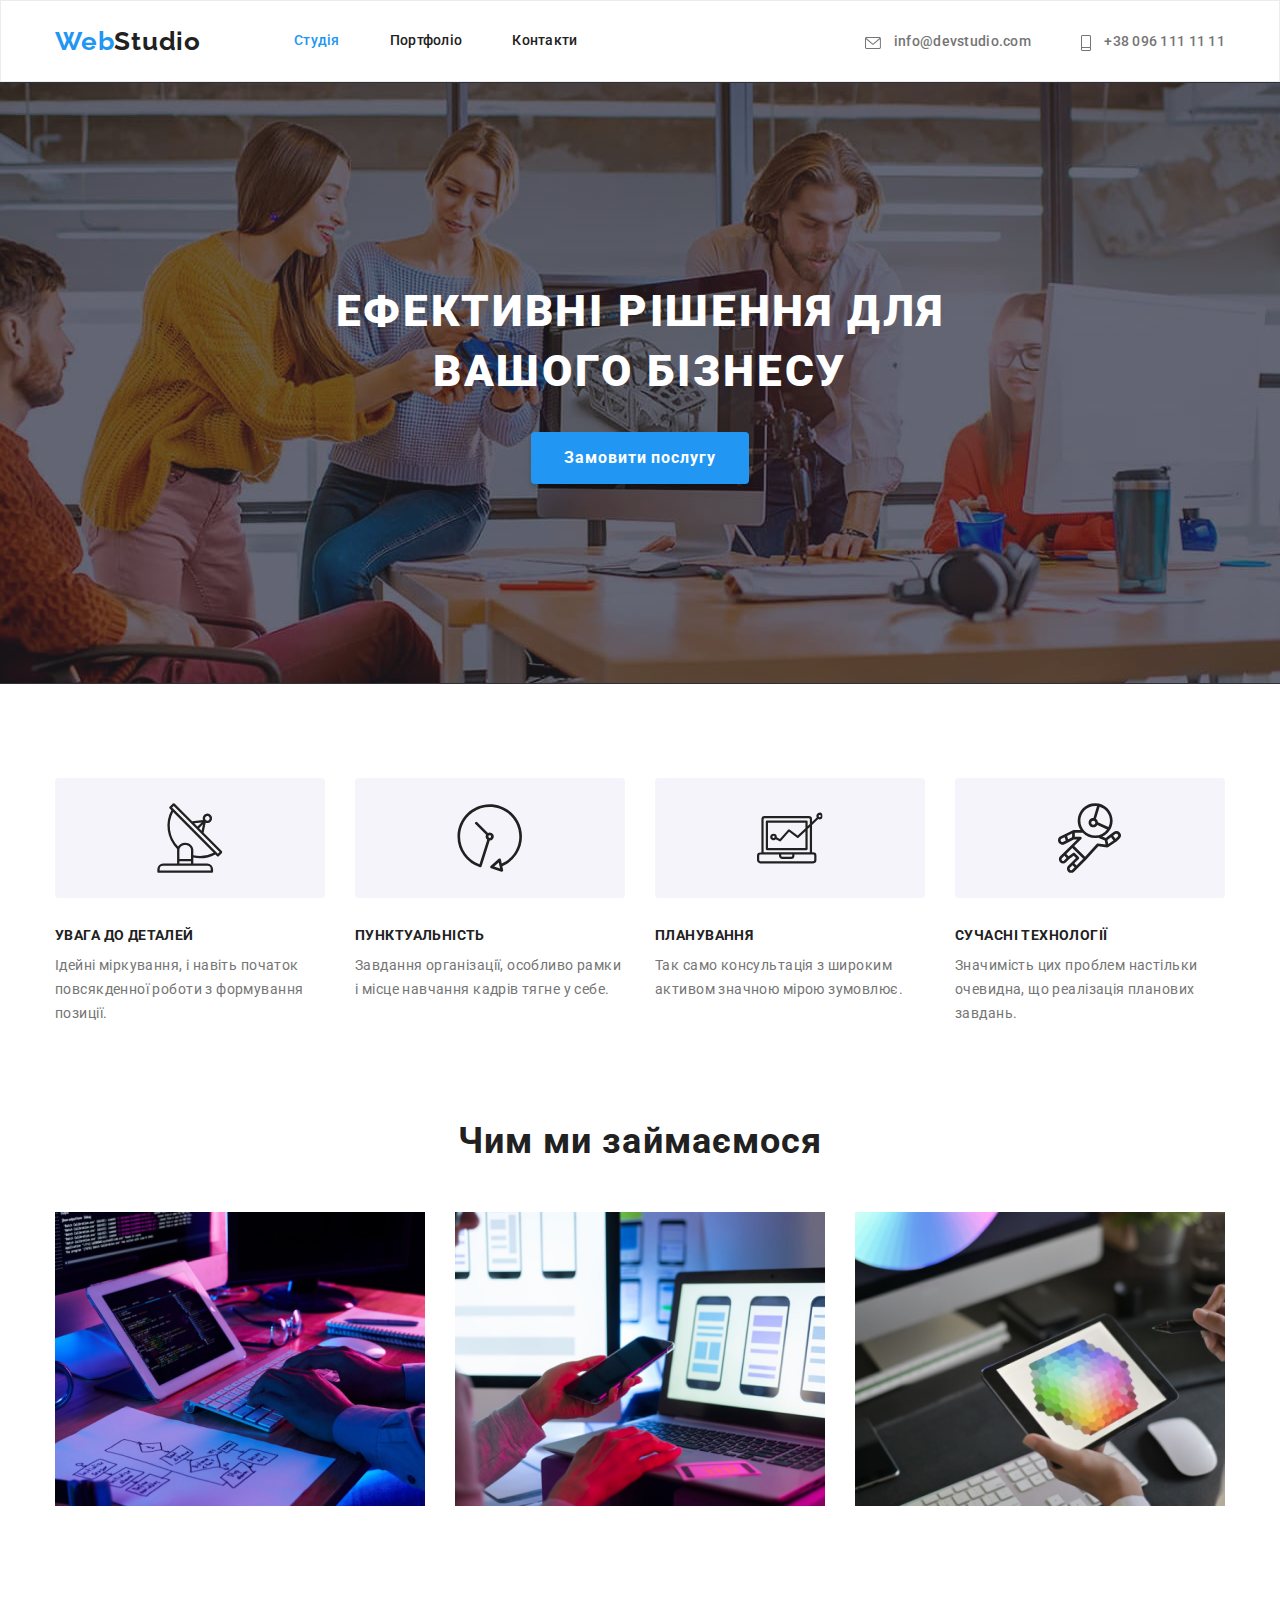
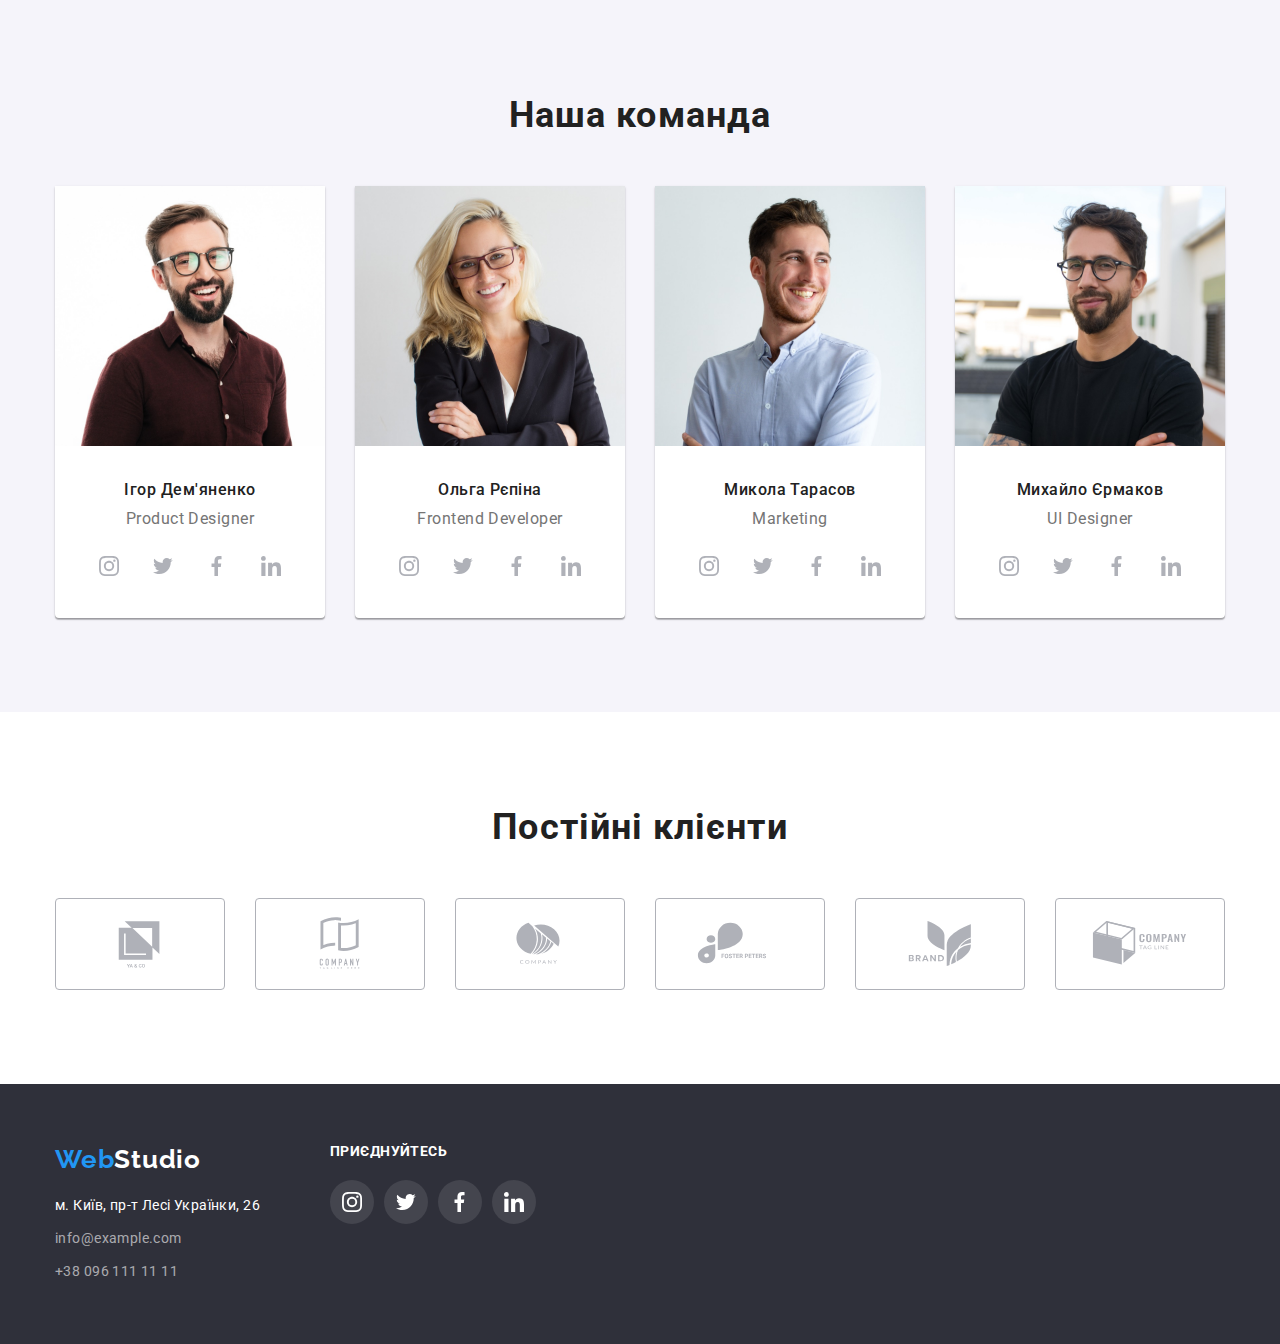
==== index.html @ 816855c4 "Initial commit" ====
<!DOCTYPE html>
<html lang="uk">
  <head>
    <meta charset="UTF-8" />
    <meta name="viewport" content="width=device-width, initial-scale=1/0" />
    <title>Document</title>
        <link href="https://fonts.googleapis.com/css2?family=Raleway:wght@700&family=Roboto:wght@400;500;700;900&display=swap"
          rel="stylesheet">
          <link rel="stylesheet" href=https://cdnjs.cloudflare.com/ajax/libs/modern-normalize/1.1.0/modern-normalize.min.css>
    <link rel="stylesheet" href="./css/styles.css" />
  </head>
  <body>
      <!-- Header -->
    <header class="header">
          <div class="container">
            <div class="header-main">
              <div class="logo-link">
              <a class="link web" href="./index.html">
                Web<span class="studio">Studio</span>
              </a>
            </div>
  <nav>
        <ul class="list main-menu">
          <li class="main-menu-item"><a href="./index.html" class="link menu-item current">Студія</a></li>
          <li class="main-menu-item"><a href="./portfolio.html" class="link menu-item">Портфоліо</a></li>
          <li class="main-menu-item"><a href="" class="link menu-item">Контакти</a></li>
        </ul>
      </nav>

      <ul class="list contact-list">
        <!-- Link to e-mail address -->
        <li class="contact-list-item">
          <a href="mailto:info@devstudio.com"  class="link main-contact">
            <svg width="16" height="12" class="icon-contact">
              <use href="./images/icons.svg#icon-envelope-top"></use>
            </svg> info@devstudio.com </a>
        </li>

        <!-- Link to phone number  -->
        <li class="contact-list-item">
          <a href="tel:+380961111111" class="link main-contact">
            <svg width="10" height="16" class="icon-contact">
              <use href="images/icons.svg#icon-phone-top">
            </svg> +38 096 111 11 11
          </a>
        </li>
      </ul>
    </div>
  </div>
</header>
    <!-- Main -->
    <main>
      <section class="main-section">
        <div class="container bg">
        <h1 class="main-text">Ефективні рішення для <br> вашого бізнесу</h1>
        <button type="button" class="main-button">Замовити послугу</button>
        </div>
      </section>

      <!--Peculiarities-->
      <section class="peculiarities">
        <div class="container">
        <h2 class="visually-hidden">Особливості роботи студії</h2>
        <ul class="list main-items">
          <li class="item icon-attention">
            <div class="item-icon-container">
            <svg class="item-icon" width="70", height="70">
              <use href="/images/icons.svg#icon-attention"></use>
            </svg>
          </div>
            <h3 class="item-title">Увага до деталей</h3>
            <p class="item-text">Ідейні міркування, і навіть початок повсякденної роботи з формування позиції.</p>
          </li>
          <li class="item icon-clock">
            <div class="item-icon-container">
            <svg class="item-icon" width="70", height="70">
              <use href="./images/icons.svg#icon-clock"></use>
            </svg>
          </div>
            <h3 class="item-title">Пунктуальність</h3>
            <p class="item-text">Завдання організації, особливо рамки і місце навчання кадрів тягне у себе.</p>
          </li>
          <li class="item icon-planning">
            <div class="item-icon-container">
            <svg class="item-icon" width="70", height="70">
              <use href="./images/icons.svg#icon-planning"></use>
            </svg>
            </div>
            <h3 class="item-title">Планування</h3>
            <p class="item-text">Так само консультація з широким активом значною мірою зумовлює.</p>
          </li>
          <li class="item icon-tech">
            <div class="item-icon-container">
            <svg class="item-icon" width="70", height="70">
              <use href="./images/icons.svg#icon-tech"></use>
            </svg>
            </div>
            <h3 class="item-title">Сучасні технології</h3>
            <p class="item-text">Значимість цих проблем настільки очевидна, що реалізація планових завдань.</p>
          </li>
        </ul>
        </div>
      </section>

      <section class="activities">
        <div class="container">
        <h2 class="subtitle">Чим ми займаємося</h2>
        <ul class="list activities-list">
          <li class="activity">
            <img src="./images/device.jpg" alt="Руки на клавіатурі перед планшетом." width="370" />
          </li>
          <li class="activity">
            <img src="./images/cellphone.jpg"
              alt="Телефон у лівій руці, права рука на ноутбуці."
              width="370"/>
          </li>
          <li class="activity">
          <img src="./images/tablet.jpg"
            alt="Планшет у лівій руці, на якому зображена палітра кольорів на вибір."
            width="370"/>
            </li>
        </ul>
        </div>
      </section>

      <!-- Team -->
      <section class="team">
        <div class="container">
        <h2 class="subtitle">Наша команда</h2>
        <ul class="list team-list">
          <li class="team-card">
            <img src="./images/ihor.jpg" alt="Фото Ігора Дем'яненка" width="270" />
            <div class="employee">
            <h3 class="card-title">Ігор Дем'яненко</h3>
            <p class="card-text">Product Designer</p>

            <ul class="team-social">
              <li class="team-social-item">
                <a class="team-social-link" href="">
                <svg class="team-icon">
                <use href="./images/icons.svg#icon-instagram"></use>
              </svg>
              </a>
            </li>

            <li class="team-social-item">
              <a class="team-social-link" href="">
                <svg class="team-icon">
                  <use href="./images/icons.svg#icon-twitter"></use>
                </svg>
              </a>
            </li>
            
            
            <li class="team-social-item">
              <a class="team-social-link" href="">
                <svg class="team-icon">
                  <use href="./images/icons.svg#icon-facebook"></use>
                </svg>
              </a>
            </li>
            
            <li class="team-social-item">
              <a class="team-social-link" href="">
                <svg class="team-icon">
                  <use href="./images/icons.svg#icon-linkedin-3"></use>
                </svg>
              </a>
            </li>
         
            </ul>

            </div>
          </li>


          <li class="team-card">
            <img src="./images/olha.jpg" alt="Фото Ольги Рєпіної" width="270" />
            <div class="employee">
            <h3 class="card-title">Ольга Рєпіна</h3>
            <p class="card-text">Frontend Developer</p>
            <ul class="team-social">
              <li class="team-social-item">
                <a class="team-social-link" href="">
                  <svg class="team-icon">
                    <use href="./images/icons.svg#icon-instagram"></use>
                  </svg>
                </a>
              </li>
            
              <li class="team-social-item">
                <a class="team-social-link" href="">
                  <svg class="team-icon">
                    <use href="./images/icons.svg#icon-twitter"></use>
                  </svg>
                </a>
              </li>
            
            
              <li class="team-social-item">
                <a class="team-social-link" href="">
                  <svg class="team-icon">
                    <use href="./images/icons.svg#icon-facebook"></use>
                  </svg>
                </a>
              </li>
            
              <li class="team-social-item">
                <a class="team-social-link" href="">
                  <svg class="team-icon">
                    <use href="./images/icons.svg#icon-linkedin-3"></use>
                  </svg>
                </a>
              </li>
            
            </ul>
            
            </div>
            </li>

<li class="team-card">
  <img src="./images/mykola.jpg" alt="Фото Миколи Тарасова" width="270" />
  <div class="employee">
    <h3 class="card-title">Микола Тарасов</h3>
    <p class="card-text">Marketing</p>
    <ul class="team-social">
      <li class="team-social-item">
        <a class="team-social-link" href="">
          <svg class="team-icon">
            <use href="./images/icons.svg#icon-instagram"></use>
          </svg>
        </a>
      </li>

      <li class="team-social-item">
        <a class="team-social-link" href="">
          <svg class="team-icon">
            <use href="./images/icons.svg#icon-twitter"></use>
          </svg>
        </a>
      </li>


      <li class="team-social-item">
        <a class="team-social-link" href="">
          <svg class="team-icon">
            <use href="./images/icons.svg#icon-facebook"></use>
          </svg>
        </a>
      </li>

      <li class="team-social-item">
        <a class="team-social-link" href="">
          <svg class="team-icon">
            <use href="./images/icons.svg#icon-linkedin-3"></use>
          </svg>
        </a>
      </li>

    </ul>

  </div>
</li>

          <li class="team-card">
            <img src="./images/mykhaylo.jpg" alt="Фото Михайла Єрмакова" width="270" />
            <div class="employee">
            <h3 class="card-title">Михайло Єрмаков</h3>
            <p class="card-text">UI Designer</p>
            <ul class="team-social">
              <li class="team-social-item">
                <a class="team-social-link" href="">
                  <svg class="team-icon">
                    <use href="./images/icons.svg#icon-instagram"></use>
                  </svg>
                </a>
              </li>
            
              <li class="team-social-item">
                <a class="team-social-link" href="">
                  <svg class="team-icon">
                    <use href="./images/icons.svg#icon-twitter"></use>
                  </svg>
                </a>
              </li>
            
            
              <li class="team-social-item">
                <a class="team-social-link" href="">
                  <svg class="team-icon">
                    <use href="./images/icons.svg#icon-facebook"></use>
                  </svg>
                </a>
              </li>
            
              <li class="team-social-item">
                <a class="team-social-link" href="">
                  <svg class="team-icon">
                    <use href="./images/icons.svg#icon-linkedin-3"></use>
                  </svg>
                </a>
              </li>
            
            </ul>
            
            </div>
            </li>
            </ul>
        </div>
      </section>

    <!--Clients-->
    <section class="clients">
<div class="container">
  <h2 class="subtitle">Постійні клієнти</h2>
  <ul class="client-list">
    <li class="client-list-item">
      <a class="client-list-link" href="">
      <svg class="client-icon">
        <use href="./images/icons.svg#icon-client-1"></use>
      </svg>
    </a>
    </li>
      <li class="client-list-item">
      <a class="client-list-link" href="">
          <svg class="client-icon">
          <use href="./images/icons.svg#icon-client-2"></use>
        </svg>
      </a>
      </li>
        <li class="client-list-item">
          <a class="client-list-link" href="">
            <svg class="client-icon">
            <use href="./images/icons.svg#icon-client-3"></use>
          </svg>
        </a>
        </li>
          <li>
              <a class="client-list-link" href="">
                <svg class="client-icon">
              <use href="./images/icons.svg#icon-client-4"></use>
            </svg>
              </a>
          </li>
            <li>
              <a class="client-list-link" href="">
                <svg class="client-icon">
                <use href="./images/icons.svg#icon-client-5"></use>
              </svg>
                </a>
            </li>
              <li>
                <a class="client-list-link" href="">
                  <svg class="client-icon">
                  <use href="./images/icons.svg#icon-client-6"></use>
                </svg>
                    </a>
              </li>
  </ul>
</div>
</section>
  </main>
    <!-- Footer -->
    <footer class="footer">
      <div class="container footer-container">
        <div class="footer-list">
      <a class="web link logo-footer" href="./index.html">
        Web<span class="studio-footer">Studio</span>
        </a>
      <address>
        <ul class="list">
          <li class="footer-item">
            <a class="link footer-address" href="https://www.google.com.ua/maps/@50.4265841,30.5361971,17z?hl=ua"
              target="_blank" rel="noreferrer noopener">м. Київ, пр-т Лесі Українки, 26</a>
          </li>
          <li class="footer-item">
            <a class="link footer-contact" href="mailto:info@example.com">info@example.com</a>
          </li>
          <li class="footer-item">
            <a class="link footer-contact" href="tel:+380961111111">+38 096 111 11 11</a>
          </li>
        </ul>
      </address>
        </div>

        <div class="footer-follow">
          <h2 class="invitation-follow">Приєднуйтесь</h2>

          <ul class="footer-social">

<li class="footer-social-item">
  <a class="footer-social-link" href="">
    <svg class="footer-icon">
      <use href="./images/icons.svg#icon-instagram"></use>
    </svg>
  </a>
</li>

  <li class="footer-social-item">
    <a class="footer-social-link" href="">
      <svg class="footer-icon">
        <use href="./images/icons.svg#icon-twitter"></use>
      </svg>
    </a>
  </li>

      <li class="footer-social-item">
        <a class="footer-social-link" href="">
          <svg class="footer-icon">
            <use href="./images/icons.svg#icon-facebook"></use>
          </svg>
        </a>
      </li>

        <li class="footer-social-item">
          <a class="footer-social-link" href="">
            <svg class="footer-icon">
              <use href="./images/icons.svg#icon-linkedin-3"></use>
            </svg>
          </a>
        </li>
</ul>
</div>
</div>

    </footer>
    </body>
    </html>
---- css/styles.css ----
:root {
  --main-font: 'Roboto', sans-serif;
  --bg-color: #ffffff;
  --dark-bg-color: #2f303a;
  --light-bg-color: #f5f4fa;
  --text-color: #212121;
  --light-text-color: #757575;
  --accent-text-color: #ffffff;
  --footer-text-color: rgba(255, 255, 255, 0.6);
  --accent-color: #2196f3;
  --active-color: #188ce8;
  --header-border-color: #ececec;
  --border-color: #eeeeee;
}

body {
  font-family: var(--main-font);
  line-height: 1.2;
  background-color: var(--bg-color);
  color: var(--text-color);
}

.container {
  width: 1200px;
  padding-left: 15px;
  padding-right: 15px;
  margin: 0 auto;
}

.list {
  padding: 0;
  margin: 0;
  list-style: none;
}

h1,
h2,
h3 {
  margin: 0;
}

p {
  margin: 0;
}

ul {
  margin: 0;
  padding-left: 0;
  list-style: none;
}

.link {
  text-decoration: none;
}

/*Header*/

.header {
  display: flex;
  justify-content: center;
  border: 1px solid var(--header-border-color);
}

.web {
  font-family: 'Raleway', sans-serif;
  font-weight: 700;
  font-size: 26px;
  color: var(--accent-color);
  line-height: 1.17;
  letter-spacing: 0.03em;
}

.studio {
  color: var(--text-color);
}

.header-main {
  display: flex;
  height: 80px;
  align-items: center;
}

.logo-link {
  display: flex;
}

.main-menu {
  display: flex;
  margin-left: 93px;
  justify-content: space-between;
}

.main-menu-item {
  margin-right: 50px;
}

.main-menu-item:last-child {
  margin-right: 0;
}

.main-menu .link {
  display: block;
  padding-top: 21px;
  padding-bottom: 21px;
}

.menu-item {
  font-weight: 500;
  font-size: 14px;
  line-height: 1.14;
  color: var(--text-color);
  letter-spacing: 0.02em;
}

.contact-list {
  display: flex;
  margin-left: auto;
}

.contact-list-item + .contact-list-item {
  margin-left: 50px;
}

.main-contact {
  font-weight: 500;
  font-size: 14px;
  line-height: 1.14;
  color: var(--light-text-color);
  letter-spacing: 0.02em;
}

.menu-item:focus,
.menu-item:hover,
.main-contact:focus,
.main-contact:hover {
  color: var(--accent-color);
}

.current {
  color: var(--accent-color);
}

 .main-contact:hover,
 .main-contact:focus  {color: var(--accent-color);
} 


.icon-contact {
 
    vertical-align: middle;
      fill: currentColor;
      margin-right: 10px;
}

.icon {
  display: flex;
  text-align: center;
  justify-content: center;
  text-align: center;
}


/* Main*/

.main-section {
    background-color: var(--dark-bg-color);
      text-align: center;
      align-items: center;
      padding: 200px 0;
      background-image: linear-gradient(to right, rgba(47, 48, 58, 0.4), rgba(47, 48, 58, 0.4)), url(../images/hero-image.jpg);
      background-repeat: no-repeat;
      background-position: center;
    }

.main-button {
  display: inline-block;
  margin-top: 30px;
  min-width: 216px;
  border-radius: 4px;
  padding: 10px 32px;
  border: 1px solid transparent;
  box-shadow: 0px 4px 4px rgba(0, 0, 0, 0.15);
  font-family: inherit;
  font-style: normal;
  line-height: 1.88;
  font-weight: 700;
  font-size: 16px;
  background-color: var(--accent-color);
  color: var(--accent-text-color);
  cursor: pointer;
  text-align: center;
  letter-spacing: 0.06em;
}

.main-text {
  margin-top: 0 auto;
  font-weight: 900;
  font-size: 44px;
  line-height: 1.36;
  color: var(--accent-text-color);
  text-align: center;
  text-transform: uppercase;
  letter-spacing: 0.06em;
}

.main-button:hover,
.main-button:focus {
  background-color: var(--active-color);
}

/*Peculiarities*/

.peculiarities {
  padding-top: 94px;
}

.main-items {
  display: flex;
  gap: 30px;
 flex: nowrap;
}

.visually-hidden {
  position: absolute;
  white-space: nowrap;
  width: 1px;
  height: 1px;
  overflow: hidden;
  border: 0;
  padding: 0;
  clip: rect(0 0 0 0);
  clip-path: inset(50%);
  margin: -1px;
}

.item-icon {
  width: 65.32px;
  height: 70px;
  padding: 25 103.34;
  fill: currentColor;
}

.item-title {
  font-weight: 700;
  font-size: 14px;
  color: var(--text-color);
  text-transform: uppercase;
  letter-spacing: 0.03em;
  line-height: 1.14;
}

.item-text {
  margin-top: 10px;
  font-size: 14px;
  line-height: 1.71;
  color: var(--light-text-color);
  letter-spacing: 0.03em;
}

.item-icon-container {
  display: flex;
  justify-content: center;
  align-items: center;
  width: 270px;
  height: 120px;
  background-color: var(--light-bg-color);
  border-radius: 4px;
  margin-bottom: 30px;
}

/*Activities*/

.activities {
  padding-bottom: 94px;
  padding-top: 94px;
  background-color: var(--bg-color);
}
.subtitle {
  margin-bottom: 50px;
  font-weight: 700;
  font-size: 36px;
  line-height: 1.17;
  color: var(--text-color);
  letter-spacing: 0.03em;
  text-align: center;
}

.activities-list {
  display: flex;
  flex-wrap: nowrap;
  gap: 30px;
}

.activity {
  height: 294px;
  width: 370px;
}

/*Team*/
.team {
  background-color: var(--light-bg-color);
  padding-top: 94px;
  padding-bottom: 94px;
}

.team-list {
  display: flex;
  flex: wrap;
  justify-content: center;
  gap: 30px;
}

.team-card {
  background-color: var(--gray-bg-color);
  background: var(--accent-text-color);
  box-shadow: 0px 1px 3px rgba(0, 0, 0, 0.12), 0px 1px 1px rgba(0, 0, 0, 0.14),
    0px 2px 1px rgba(0, 0, 0, 0.2);
  border-radius: 0px 0px 4px 4px;
}

.card-title {
  margin-bottom: 10px;
  font-weight: 500;
  font-size: 16px;
  color: var(--text-color);
  line-height: 1.19;
  letter-spacing: 0.03em;
  text-align: center;
}

.card-text {
  font-size: 16px;
  color: var(--light-text-color);
  line-height: 1.19;
  letter-spacing: 0.03em;
  text-align: center;
}

.employee {
  padding: 30px 10px;
  text-align: center;
}

.team-social {
  display: flex;
  justify-content: center;
  gap: 10px;
  margin-top: 16px;
}


.team-social-link {
  display: flex;
  justify-content: center;
  align-items: center;
  width: 44px;
  height: 44px;
  border-radius: 50%;
  color: #AFB1B8;
}


.team-social-link:hover,
.team-social-link:focus {
  color: var(--bg-color);
  background-color: var(--accent-color);
}

.team-icon {
  height: 20px;
  width: 20px;
  fill: currentColor;
}

/*Clients*/
.clients {
  padding-bottom: 94px;
  padding-top: 94px;
  background-color: var(--bg-color);
}

.client-list {
  display: flex;
    flex: nowrap;
    justify-content: center;
    gap: 30px;
}
.client-icon {
  width: 106px;
  height: 60px;
  fill: currentColor;
}


.client-list-link {
  width: 170px;
  height: 92px;
  border: 1px solid #AFB1B8;
  border-radius: 4px;
  display: flex;
  justify-content: center;
  align-items: center;
  color: #AFB1B8;

}


.client-icon:hover,
.client-icon-focus {
  fill: var(--active-color);

}


.client-list-link:hover,
.client-list-link:focus {
  color: var(--accent-color);
  border-color: var(--accent-color);
}

/*Footer*/

.footer-container {
  display: flex;
  vertical-align: baseline;
}

.footer {
  background-color: var(--dark-bg-color);
  padding: 60px 0;
}

.studio-footer {
  color: var(--accent-text-color);
}

.footer-address,
.footer-contact {
  font-size: 14px;
  line-height: 1.71;
  color: var(--accent-text-color);
  font-style: normal;
  letter-spacing: 0.03em;
}

.footer-item:not(:first-child) {
  margin-top: 9px;
}

.footer-contact {
  color: var(--footer-text-color);
}

.footer-address:hover,
.footer-address:focus,
.footer-contact:hover,
.footer-contact:focus {
  color: var(--accent-color);
}

.logo-footer {
  display: block;
}

address {
  margin-top: 20px;
}

.footer-follow {
      margin-left: 70px;
          align-items: baseline;
}

.invitation-follow {
  color: var(--bg-color);
  font-size: 14px;
  line-height: 1.14;
  letter-spacing: 0.03em;
  text-transform: uppercase;
  margin-bottom: 20px;

    
     
  
}

.footer-social {
  display: flex;
  justify-content: center;
}


.footer-social-item+.footer-social-item {
  margin-left: 10px;
}


.footer-social-link {
  display: flex;
  justify-content: center;
  align-items: center;
  width: 44px;
  height: 44px;
  border-radius: 50%;
  color: var(--accent-text-color);
  background-color: rgba(255, 255, 255, 0.1);
}


.footer-icon  {
  height: 20px;
  width: 20px;
  fill: var(--accent-text-color);
}

.footer-social-link:hover,
.footer-social-link:focus {
background-color: var(--accent-color);
}
/*Second page*/

.portfolio {
  padding-top: 94px;
  padding-bottom: 94px;
}

.button-list {
  display: flex;
  flex: nowrap;
  justify-content: center;
  margin-bottom: 50px;
  gap: 8px;
}

.button-list .item {
  display: inline-block;
}

.button {
  margin: 0 auto;
  border: 0px;
  border-radius: 4px;
  padding: 6px 22px;
  min-width: 73px;
  text-align: center;
  border: 1px solid transparent;
  font-family: var(--main-font);
  font-weight: 500;
  font-size: 16px;
  line-height: 1.63;
  color: var(--text-color);
  background-color: var(--light-bg-color);
  cursor: pointer;
  letter-spacing: 0.03em;
}

.button:last-child {
  margin-right: 0;
}

.button:focus,
.button:hover {
  background-color: var(--accent-color);
  color: var(--accent-text-color);
  box-shadow: 0px 3px 1px rgba(0, 0, 0, 0.1), 0px 1px 2px rgba(0, 0, 0, 0.08), 0px 2px 2px rgba(0, 0, 0, 0.12);
}

/*Cards*/
.description {
  border-left: 1px solid var(--border-color);
  border-bottom: 1px solid var(--border-color);
  border-right: 1px solid var(--border-color);
  padding: 20px 24px;
  text-align: left;
}

.portfolio-card-list {
  display: flex;
  flex-wrap: wrap;
}

.portfolio-card {
  display: inline-block;
  width: 370px;
  margin-right: 30px;
  margin-bottom: 30px;
}

.portfolio-card:nth-child(3n) {
  margin-right: 0;
}

.portfolio-card:nth-last-child(-n + 3) {
  margin-bottom: 0;
}

.work-card:focus,
.work-card:hover {
  box-shadow: 0px 3px 1px rgba(0, 0, 0, 0.1), 0px 1px 2px rgba(0, 0, 0, 0.08), 0px 2px 2px rgba(0, 0, 0, 0.12);
}

.portfolio-subtitle {
  font-weight: 700;
  font-size: 18px;
  line-height: 2;
  color: var(--text-color);
  letter-spacing: 0.06em;
}

.portfolio-text {
  margin-top: 4px;
  font-size: 16px;
  line-height: 1.88;
  color: var(--light-text-color);
  letter-spacing: 0.03em;
}

.work-card {
  margin-bottom: 0;
  display: block;

}


img {
  max-width: 100%;
  height: auto;
}
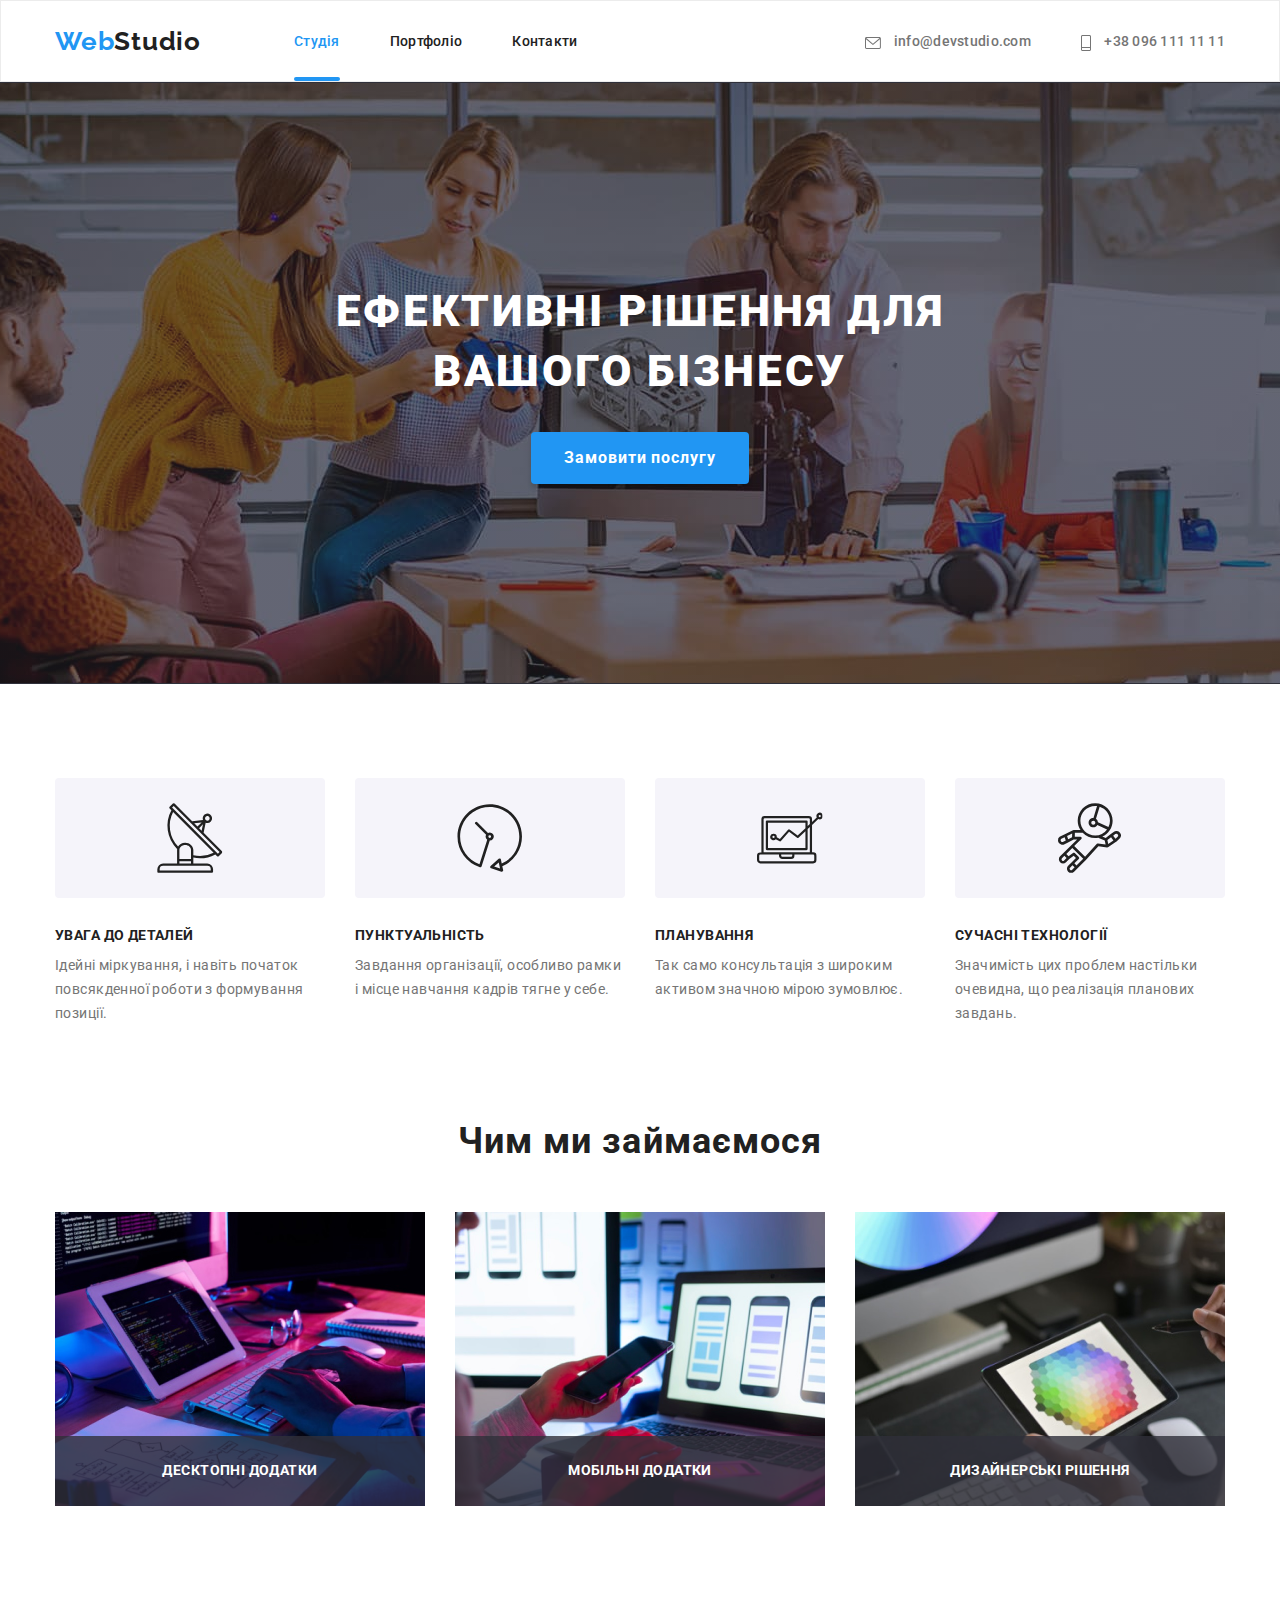
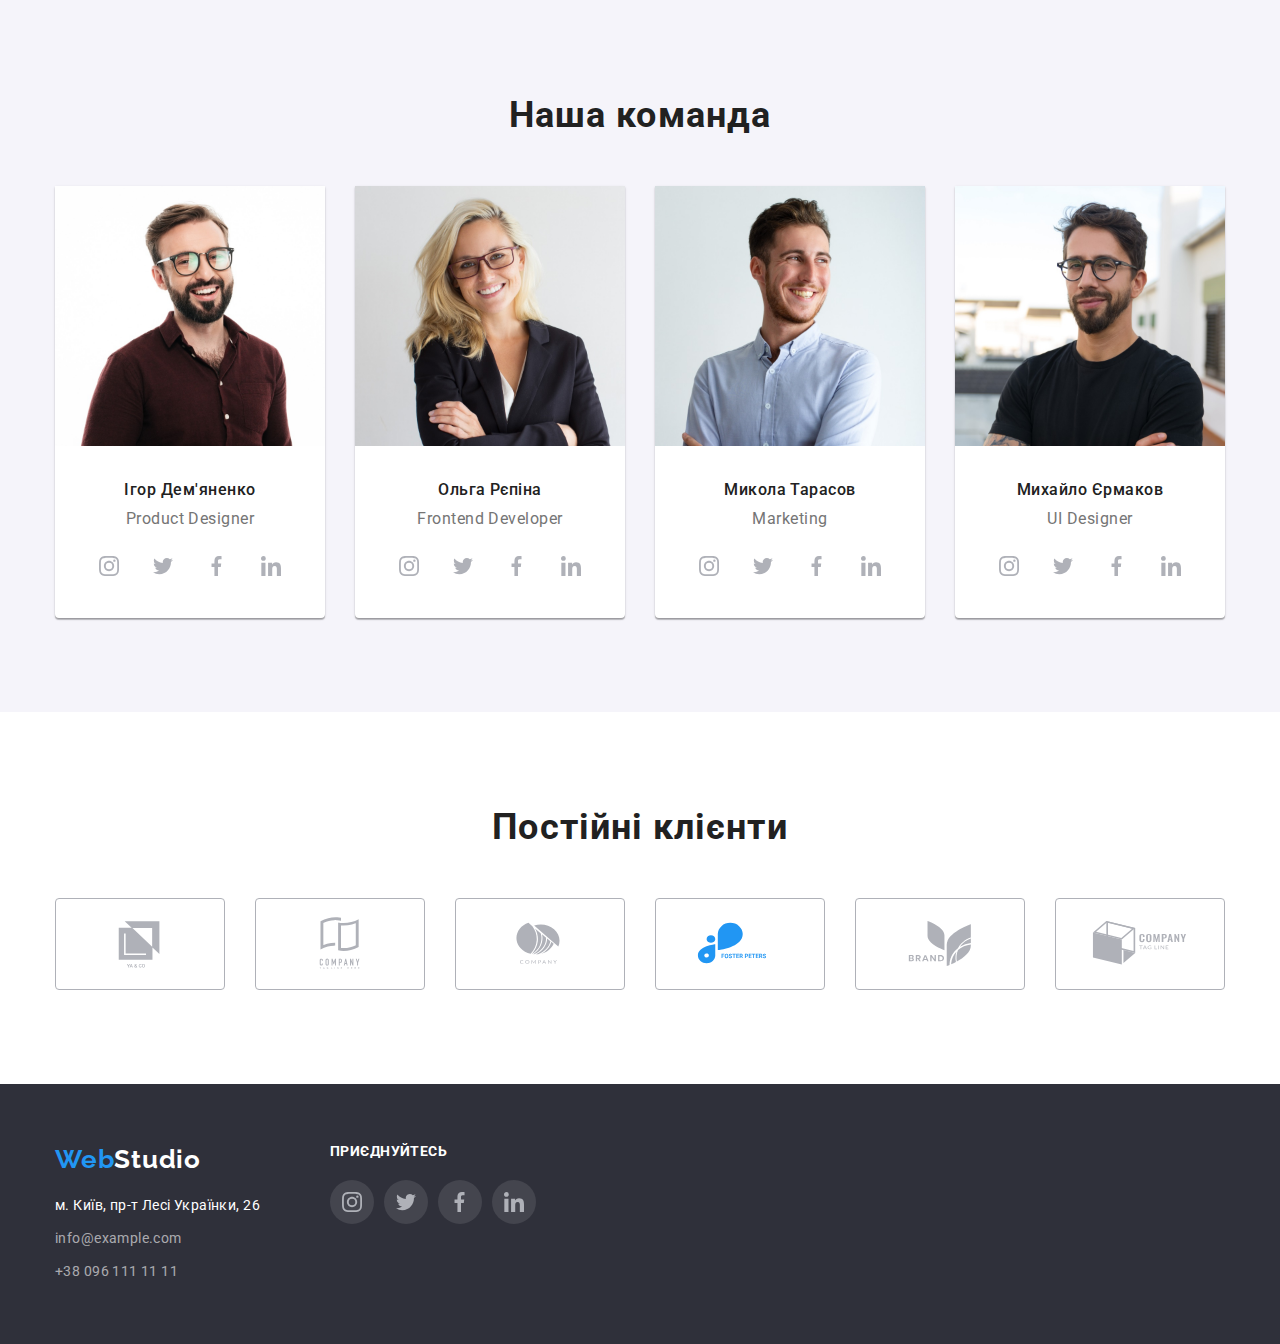
==== commit d985c2ef: "changed svg-file, added transitions" ====
--- a/index.html
+++ b/index.html
@@ -1,174 +1,176 @@
 <!DOCTYPE html>
 <html lang="uk">
-  <head>
-    <meta charset="UTF-8" />
-    <meta name="viewport" content="width=device-width, initial-scale=1/0" />
-    <title>Document</title>
-        <link href="https://fonts.googleapis.com/css2?family=Raleway:wght@700&family=Roboto:wght@400;500;700;900&display=swap"
-          rel="stylesheet">
-          <link rel="stylesheet" href=https://cdnjs.cloudflare.com/ajax/libs/modern-normalize/1.1.0/modern-normalize.min.css>
-    <link rel="stylesheet" href="./css/styles.css" />
-  </head>
-  <body>
-      <!-- Header -->
-    <header class="header">
-          <div class="container">
-            <div class="header-main">
-              <div class="logo-link">
-              <a class="link web" href="./index.html">
-                Web<span class="studio">Studio</span>
-              </a>
-            </div>
-  <nav>
-        <ul class="list main-menu">
-          <li class="main-menu-item"><a href="./index.html" class="link menu-item current">Студія</a></li>
-          <li class="main-menu-item"><a href="./portfolio.html" class="link menu-item">Портфоліо</a></li>
-          <li class="main-menu-item"><a href="" class="link menu-item">Контакти</a></li>
-        </ul>
-      </nav>
-
-      <ul class="list contact-list">
-        <!-- Link to e-mail address -->
-        <li class="contact-list-item">
-          <a href="mailto:info@devstudio.com"  class="link main-contact">
-            <svg width="16" height="12" class="icon-contact">
-              <use href="./images/icons.svg#icon-envelope-top"></use>
-            </svg> info@devstudio.com </a>
-        </li>
-
-        <!-- Link to phone number  -->
-        <li class="contact-list-item">
-          <a href="tel:+380961111111" class="link main-contact">
-            <svg width="10" height="16" class="icon-contact">
-              <use href="images/icons.svg#icon-phone-top">
-            </svg> +38 096 111 11 11
+
+<head>
+  <meta charset="UTF-8" />
+  <meta name="viewport" content="width=device-width, initial-scale=1/0" />
+  <title>Document</title>
+  <link href="https://fonts.googleapis.com/css2?family=Raleway:wght@700&family=Roboto:wght@400;500;700;900&display=swap"
+    rel="stylesheet">
+  <link rel="stylesheet" href=https://cdnjs.cloudflare.com/ajax/libs/modern-normalize/1.1.0/modern-normalize.min.css>
+  <link rel="stylesheet" href="./css/styles.css" />
+</head>
+
+<body>
+  <!-- Header -->
+  <header class="header">
+    <div class="container">
+      <div class="header-main">
+        <div class="logo-link">
+          <a class="link web" href="./index.html">
+            Web<span class="studio">Studio</span>
           </a>
-        </li>
-      </ul>
+        </div>
+        <nav>
+          <ul class="list main-menu">
+            <li class="main-menu-item"><a href="./index.html" class="link menu-item current">Студія</a></li>
+            <li class="main-menu-item"><a href="./portfolio.html" class="link menu-item">Портфоліо</a></li>
+            <li class="main-menu-item"><a href="" class="link menu-item">Контакти</a></li>
+          </ul>
+        </nav>
+
+        <ul class="list contact-list">
+          <!-- Link to e-mail address -->
+          <li class="contact-list-item">
+            <a href="mailto:info@devstudio.com" class="link main-contact">
+              <svg width="16" height="12" class="icon-contact">
+                <use href="images/icons.svg#icon-envelope-top"></use>
+              </svg> info@devstudio.com </a>
+          </li>
+
+          <!-- Link to phone number  -->
+          <li class="contact-list-item">
+            <a href="tel:+380961111111" class="link main-contact">
+              <svg width="10" height="16" class="icon-contact">
+                <use href="images/icons.svg#icon-phone-top">
+              </svg> +38 096 111 11 11
+            </a>
+          </li>
+        </ul>
+      </div>
     </div>
-  </div>
-</header>
-    <!-- Main -->
-    <main>
-      <section class="main-section">
-        <div class="container bg">
+  </header>
+  <!-- Main -->
+  <main>
+    <section class="main-section">
+      <div class="container bg">
         <h1 class="main-text">Ефективні рішення для <br> вашого бізнесу</h1>
-        <button type="button" class="main-button">Замовити послугу</button>
-        </div>
-      </section>
-
-      <!--Peculiarities-->
-      <section class="peculiarities">
-        <div class="container">
+        <button data-modal-open type="button" class="main-button">Замовити послугу</button>
+      </div>
+    </section>
+
+    <!--Peculiarities-->
+    <section class="peculiarities">
+      <div class="container">
         <h2 class="visually-hidden">Особливості роботи студії</h2>
         <ul class="list main-items">
           <li class="item icon-attention">
             <div class="item-icon-container">
-            <svg class="item-icon" width="70", height="70">
-              <use href="/images/icons.svg#icon-attention"></use>
-            </svg>
-          </div>
+              <svg class="item-icon" width="70" , height="70">
+                <use href="/images/icons.svg#icon-attention"></use>
+              </svg>
+            </div>
             <h3 class="item-title">Увага до деталей</h3>
             <p class="item-text">Ідейні міркування, і навіть початок повсякденної роботи з формування позиції.</p>
           </li>
           <li class="item icon-clock">
             <div class="item-icon-container">
-            <svg class="item-icon" width="70", height="70">
-              <use href="./images/icons.svg#icon-clock"></use>
-            </svg>
-          </div>
+              <svg class="item-icon" width="70" , height="70">
+                <use href="./images/icons.svg#icon-clock"></use>
+              </svg>
+            </div>
             <h3 class="item-title">Пунктуальність</h3>
             <p class="item-text">Завдання організації, особливо рамки і місце навчання кадрів тягне у себе.</p>
           </li>
           <li class="item icon-planning">
             <div class="item-icon-container">
-            <svg class="item-icon" width="70", height="70">
-              <use href="./images/icons.svg#icon-planning"></use>
-            </svg>
+              <svg class="item-icon" width="70" , height="70">
+                <use href="./images/icons.svg#icon-planning"></use>
+              </svg>
             </div>
             <h3 class="item-title">Планування</h3>
             <p class="item-text">Так само консультація з широким активом значною мірою зумовлює.</p>
           </li>
           <li class="item icon-tech">
             <div class="item-icon-container">
-            <svg class="item-icon" width="70", height="70">
-              <use href="./images/icons.svg#icon-tech"></use>
-            </svg>
+              <svg class="item-icon" width="70" , height="70">
+                <use href="./images/icons.svg#icon-tech"></use>
+              </svg>
             </div>
             <h3 class="item-title">Сучасні технології</h3>
             <p class="item-text">Значимість цих проблем настільки очевидна, що реалізація планових завдань.</p>
           </li>
         </ul>
-        </div>
-      </section>
-
-      <section class="activities">
-        <div class="container">
+      </div>
+    </section>
+
+    <section class="activities">
+      <div class="container">
         <h2 class="subtitle">Чим ми займаємося</h2>
         <ul class="list activities-list">
           <li class="activity">
             <img src="./images/device.jpg" alt="Руки на клавіатурі перед планшетом." width="370" />
+          <h3 class="work-direction">Десктопні додатки</h3>
           </li>
           <li class="activity">
-            <img src="./images/cellphone.jpg"
-              alt="Телефон у лівій руці, права рука на ноутбуці."
-              width="370"/>
+            <img src="./images/cellphone.jpg" alt="Телефон у лівій руці, права рука на ноутбуці." width="370" />
+            <h3 class="work-direction">Мобільні додатки</h3>
           </li>
           <li class="activity">
-          <img src="./images/tablet.jpg"
-            alt="Планшет у лівій руці, на якому зображена палітра кольорів на вибір."
-            width="370"/>
-            </li>
-        </ul>
-        </div>
-      </section>
-
-      <!-- Team -->
-      <section class="team">
-        <div class="container">
+            <img src="./images/tablet.jpg" alt="Планшет у лівій руці, на якому зображена палітра кольорів на вибір."
+              width="370" />
+              <h3 class="work-direction">Дизайнерські рішення</h3>
+          </li>
+        </ul>
+      </div>
+    </section>
+
+    <!-- Team -->
+    <section class="team">
+      <div class="container">
         <h2 class="subtitle">Наша команда</h2>
         <ul class="list team-list">
           <li class="team-card">
             <img src="./images/ihor.jpg" alt="Фото Ігора Дем'яненка" width="270" />
             <div class="employee">
-            <h3 class="card-title">Ігор Дем'яненко</h3>
-            <p class="card-text">Product Designer</p>
-
-            <ul class="team-social">
-              <li class="team-social-item">
-                <a class="team-social-link" href="">
-                <svg class="team-icon">
-                <use href="./images/icons.svg#icon-instagram"></use>
-              </svg>
-              </a>
-            </li>
-
-            <li class="team-social-item">
-              <a class="team-social-link" href="">
-                <svg class="team-icon">
-                  <use href="./images/icons.svg#icon-twitter"></use>
-                </svg>
-              </a>
-            </li>
-            
-            
-            <li class="team-social-item">
-              <a class="team-social-link" href="">
-                <svg class="team-icon">
-                  <use href="./images/icons.svg#icon-facebook"></use>
-                </svg>
-              </a>
-            </li>
-            
-            <li class="team-social-item">
-              <a class="team-social-link" href="">
-                <svg class="team-icon">
-                  <use href="./images/icons.svg#icon-linkedin-3"></use>
-                </svg>
-              </a>
-            </li>
-         
-            </ul>
+              <h3 class="card-title">Ігор Дем'яненко</h3>
+              <p class="card-text">Product Designer</p>
+
+              <ul class="team-social">
+                <li class="team-social-item">
+                  <a class="team-social-link" href="">
+                    <svg class="team-icon">
+                      <use href="images/icons.svg#icon-instagram"></use>
+                    </svg>
+                  </a>
+                </li>
+
+                <li class="team-social-item">
+                  <a class="team-social-link" href="">
+                    <svg class="team-icon">
+                      <use href="images/icons.svg#icon-twitter"></use>
+                    </svg>
+                  </a>
+                </li>
+
+
+                <li class="team-social-item">
+                  <a class="team-social-link" href="">
+                    <svg class="team-icon">
+                      <use href="images/icons.svg#icon-facebook"></use>
+                    </svg>
+                  </a>
+                </li>
+
+                <li class="team-social-item">
+                  <a class="team-social-link" href="">
+                    <svg class="team-icon">
+                      <use href="images/icons.svg#icon-linkedin-3"></use>
+                    </svg>
+                  </a>
+                </li>
+
+              </ul>
 
             </div>
           </li>
@@ -177,252 +179,264 @@
           <li class="team-card">
             <img src="./images/olha.jpg" alt="Фото Ольги Рєпіної" width="270" />
             <div class="employee">
-            <h3 class="card-title">Ольга Рєпіна</h3>
-            <p class="card-text">Frontend Developer</p>
-            <ul class="team-social">
-              <li class="team-social-item">
-                <a class="team-social-link" href="">
-                  <svg class="team-icon">
-                    <use href="./images/icons.svg#icon-instagram"></use>
-                  </svg>
-                </a>
-              </li>
-            
-              <li class="team-social-item">
-                <a class="team-social-link" href="">
-                  <svg class="team-icon">
-                    <use href="./images/icons.svg#icon-twitter"></use>
-                  </svg>
-                </a>
-              </li>
-            
-            
-              <li class="team-social-item">
-                <a class="team-social-link" href="">
-                  <svg class="team-icon">
-                    <use href="./images/icons.svg#icon-facebook"></use>
-                  </svg>
-                </a>
-              </li>
-            
-              <li class="team-social-item">
-                <a class="team-social-link" href="">
-                  <svg class="team-icon">
-                    <use href="./images/icons.svg#icon-linkedin-3"></use>
-                  </svg>
-                </a>
-              </li>
-            
-            </ul>
-            
-            </div>
-            </li>
-
-<li class="team-card">
-  <img src="./images/mykola.jpg" alt="Фото Миколи Тарасова" width="270" />
-  <div class="employee">
-    <h3 class="card-title">Микола Тарасов</h3>
-    <p class="card-text">Marketing</p>
-    <ul class="team-social">
-      <li class="team-social-item">
-        <a class="team-social-link" href="">
-          <svg class="team-icon">
-            <use href="./images/icons.svg#icon-instagram"></use>
-          </svg>
-        </a>
-      </li>
-
-      <li class="team-social-item">
-        <a class="team-social-link" href="">
-          <svg class="team-icon">
-            <use href="./images/icons.svg#icon-twitter"></use>
-          </svg>
-        </a>
-      </li>
-
-
-      <li class="team-social-item">
-        <a class="team-social-link" href="">
-          <svg class="team-icon">
-            <use href="./images/icons.svg#icon-facebook"></use>
-          </svg>
-        </a>
-      </li>
-
-      <li class="team-social-item">
-        <a class="team-social-link" href="">
-          <svg class="team-icon">
-            <use href="./images/icons.svg#icon-linkedin-3"></use>
-          </svg>
-        </a>
-      </li>
-
-    </ul>
-
-  </div>
-</li>
+              <h3 class="card-title">Ольга Рєпіна</h3>
+              <p class="card-text">Frontend Developer</p>
+              <ul class="team-social">
+                <li class="team-social-item">
+                  <a class="team-social-link" href="">
+                    <svg class="team-icon">
+                      <use href="./images/icons.svg#icon-instagram"></use>
+                    </svg>
+                  </a>
+                </li>
+
+                <li class="team-social-item">
+                  <a class="team-social-link" href="">
+                    <svg class="team-icon">
+                      <use href="./images/icons.svg#icon-twitter"></use>
+                    </svg>
+                  </a>
+                </li>
+
+
+                <li class="team-social-item">
+                  <a class="team-social-link" href="">
+                    <svg class="team-icon">
+                      <use href="./images/icons.svg#icon-facebook"></use>
+                    </svg>
+                  </a>
+                </li>
+
+                <li class="team-social-item">
+                  <a class="team-social-link" href="">
+                    <svg class="team-icon">
+                      <use href="./images/icons.svg#icon-linkedin-3"></use>
+                    </svg>
+                  </a>
+                </li>
+
+              </ul>
+
+            </div>
+          </li>
+
+          <li class="team-card">
+            <img src="./images/mykola.jpg" alt="Фото Миколи Тарасова" width="270" />
+            <div class="employee">
+              <h3 class="card-title">Микола Тарасов</h3>
+              <p class="card-text">Marketing</p>
+              <ul class="team-social">
+                <li class="team-social-item">
+                  <a class="team-social-link" href="">
+                    <svg class="team-icon">
+                      <use href="./images/icons.svg#icon-instagram"></use>
+                    </svg>
+                  </a>
+                </li>
+
+                <li class="team-social-item">
+                  <a class="team-social-link" href="">
+                    <svg class="team-icon">
+                      <use href="./images/icons.svg#icon-twitter"></use>
+                    </svg>
+                  </a>
+                </li>
+
+
+                <li class="team-social-item">
+                  <a class="team-social-link" href="">
+                    <svg class="team-icon">
+                      <use href="./images/icons.svg#icon-facebook"></use>
+                    </svg>
+                  </a>
+                </li>
+
+                <li class="team-social-item">
+                  <a class="team-social-link" href="">
+                    <svg class="team-icon">
+                      <use href="./images/icons.svg#icon-linkedin-3"></use>
+                    </svg>
+                  </a>
+                </li>
+
+              </ul>
+
+            </div>
+          </li>
 
           <li class="team-card">
             <img src="./images/mykhaylo.jpg" alt="Фото Михайла Єрмакова" width="270" />
             <div class="employee">
-            <h3 class="card-title">Михайло Єрмаков</h3>
-            <p class="card-text">UI Designer</p>
-            <ul class="team-social">
-              <li class="team-social-item">
-                <a class="team-social-link" href="">
-                  <svg class="team-icon">
-                    <use href="./images/icons.svg#icon-instagram"></use>
-                  </svg>
-                </a>
-              </li>
-            
-              <li class="team-social-item">
-                <a class="team-social-link" href="">
-                  <svg class="team-icon">
-                    <use href="./images/icons.svg#icon-twitter"></use>
-                  </svg>
-                </a>
-              </li>
-            
-            
-              <li class="team-social-item">
-                <a class="team-social-link" href="">
-                  <svg class="team-icon">
-                    <use href="./images/icons.svg#icon-facebook"></use>
-                  </svg>
-                </a>
-              </li>
-            
-              <li class="team-social-item">
-                <a class="team-social-link" href="">
-                  <svg class="team-icon">
-                    <use href="./images/icons.svg#icon-linkedin-3"></use>
-                  </svg>
-                </a>
-              </li>
-            
-            </ul>
-            
-            </div>
-            </li>
-            </ul>
-        </div>
-      </section>
+              <h3 class="card-title">Михайло Єрмаков</h3>
+              <p class="card-text">UI Designer</p>
+              <ul class="team-social">
+                <li class="team-social-item">
+                  <a class="team-social-link" href="">
+                    <svg class="team-icon">
+                      <use href="./images/icons.svg#icon-instagram"></use>
+                    </svg>
+                  </a>
+                </li>
+
+                <li class="team-social-item">
+                  <a class="team-social-link" href="">
+                    <svg class="team-icon">
+                      <use href="./images/icons.svg#icon-twitter"></use>
+                    </svg>
+                  </a>
+                </li>
+
+
+                <li class="team-social-item">
+                  <a class="team-social-link" href="">
+                    <svg class="team-icon">
+                      <use href="./images/icons.svg#icon-facebook"></use>
+                    </svg>
+                  </a>
+                </li>
+
+                <li class="team-social-item">
+                  <a class="team-social-link" href="">
+                    <svg class="team-icon">
+                      <use href="./images/icons.svg#icon-linkedin-3"></use>
+                    </svg>
+                  </a>
+                </li>
+
+              </ul>
+
+            </div>
+          </li>
+        </ul>
+      </div>
+    </section>
 
     <!--Clients-->
     <section class="clients">
-<div class="container">
-  <h2 class="subtitle">Постійні клієнти</h2>
-  <ul class="client-list">
-    <li class="client-list-item">
-      <a class="client-list-link" href="">
-      <svg class="client-icon">
-        <use href="./images/icons.svg#icon-client-1"></use>
-      </svg>
-    </a>
-    </li>
-      <li class="client-list-item">
-      <a class="client-list-link" href="">
-          <svg class="client-icon">
-          <use href="./images/icons.svg#icon-client-2"></use>
+      <div class="container">
+        <h2 class="subtitle">Постійні клієнти</h2>
+        <ul class="client-list">
+          <li class="client-list-item">
+            <a class="client-list-link" href="">
+              <svg class="client-icon">
+                <use href="./images/icons.svg#icon-client-1"></use>
+              </svg>
+            </a>
+          </li>
+          <li class="client-list-item">
+            <a class="client-list-link" href="">
+              <svg class="client-icon">
+                <use href="./images/icons.svg#icon-client-2"></use>
+              </svg>
+            </a>
+          </li>
+          <li class="client-list-item">
+            <a class="client-list-link" href="">
+              <svg class="client-icon">
+                <use href="./images/icons.svg#icon-client-3"></use>
+              </svg>
+            </a>
+          </li>
+          <li>
+            <a class="client-list-link" href="">
+              <svg class="client-icon">
+                <use href="./images/icons.svg#icon-client-4"></use>
+              </svg>
+            </a>
+          </li>
+          <li>
+            <a class="client-list-link" href="">
+              <svg class="client-icon">
+                <use href="./images/icons.svg#icon-client-5"></use>
+              </svg>
+            </a>
+          </li>
+          <li>
+            <a class="client-list-link" href="">
+              <svg class="client-icon">
+                <use href="./images/icons.svg#icon-client-6"></use>
+              </svg>
+            </a>
+          </li>
+        </ul>
+      </div>
+    </section>
+  </main>
+  <!-- Footer -->
+  <footer class="footer">
+    <div class="container footer-container">
+      <div class="footer-list">
+        <a class="web link logo-footer" href="./index.html">
+          Web<span class="studio-footer">Studio</span>
+        </a>
+        <address>
+          <ul class="list">
+            <li class="footer-item">
+              <a class="link footer-address" href="https://www.google.com.ua/maps/@50.4265841,30.5361971,17z?hl=ua"
+                target="_blank" rel="noreferrer noopener">м. Київ, пр-т Лесі Українки, 26</a>
+            </li>
+            <li class="footer-item">
+              <a class="link footer-contact" href="mailto:info@example.com">info@example.com</a>
+            </li>
+            <li class="footer-item">
+              <a class="link footer-contact" href="tel:+380961111111">+38 096 111 11 11</a>
+            </li>
+          </ul>
+        </address>
+      </div>
+
+      <div class="footer-follow">
+        <h2 class="invitation-follow">Приєднуйтесь</h2>
+
+        <ul class="footer-social">
+
+          <li class="footer-social-item">
+            <a class="footer-social-link" href="">
+              <svg class="footer-icon">
+                <use href="./images/icons.svg#icon-instagram"></use>
+              </svg>
+            </a>
+          </li>
+
+          <li class="footer-social-item">
+            <a class="footer-social-link" href="">
+              <svg class="footer-icon">
+                <use href="./images/icons.svg#icon-twitter"></use>
+              </svg>
+            </a>
+          </li>
+
+          <li class="footer-social-item">
+            <a class="footer-social-link" href="">
+              <svg class="footer-icon">
+                <use href="./images/icons.svg#icon-facebook"></use>
+              </svg>
+            </a>
+          </li>
+
+          <li class="footer-social-item">
+            <a class="footer-social-link" href="">
+              <svg class="footer-icon">
+                <use href="./images/icons.svg#icon-linkedin-3"></use>
+              </svg>
+            </a>
+          </li>
+        </ul>
+      </div>
+    </div>
+
+  </footer>
+
+  <div data-modal class="backdrop is-hidden">
+    <div class="modal">
+      <button data-modal-close class="modal-close" type="button">
+        <svg class="modal-icon">
+          <use href="images/icons.svg#icon-close"></use>
         </svg>
-      </a>
-      </li>
-        <li class="client-list-item">
-          <a class="client-list-link" href="">
-            <svg class="client-icon">
-            <use href="./images/icons.svg#icon-client-3"></use>
-          </svg>
-        </a>
-        </li>
-          <li>
-              <a class="client-list-link" href="">
-                <svg class="client-icon">
-              <use href="./images/icons.svg#icon-client-4"></use>
-            </svg>
-              </a>
-          </li>
-            <li>
-              <a class="client-list-link" href="">
-                <svg class="client-icon">
-                <use href="./images/icons.svg#icon-client-5"></use>
-              </svg>
-                </a>
-            </li>
-              <li>
-                <a class="client-list-link" href="">
-                  <svg class="client-icon">
-                  <use href="./images/icons.svg#icon-client-6"></use>
-                </svg>
-                    </a>
-              </li>
-  </ul>
-</div>
-</section>
-  </main>
-    <!-- Footer -->
-    <footer class="footer">
-      <div class="container footer-container">
-        <div class="footer-list">
-      <a class="web link logo-footer" href="./index.html">
-        Web<span class="studio-footer">Studio</span>
-        </a>
-      <address>
-        <ul class="list">
-          <li class="footer-item">
-            <a class="link footer-address" href="https://www.google.com.ua/maps/@50.4265841,30.5361971,17z?hl=ua"
-              target="_blank" rel="noreferrer noopener">м. Київ, пр-т Лесі Українки, 26</a>
-          </li>
-          <li class="footer-item">
-            <a class="link footer-contact" href="mailto:info@example.com">info@example.com</a>
-          </li>
-          <li class="footer-item">
-            <a class="link footer-contact" href="tel:+380961111111">+38 096 111 11 11</a>
-          </li>
-        </ul>
-      </address>
-        </div>
-
-        <div class="footer-follow">
-          <h2 class="invitation-follow">Приєднуйтесь</h2>
-
-          <ul class="footer-social">
-
-<li class="footer-social-item">
-  <a class="footer-social-link" href="">
-    <svg class="footer-icon">
-      <use href="./images/icons.svg#icon-instagram"></use>
-    </svg>
-  </a>
-</li>
-
-  <li class="footer-social-item">
-    <a class="footer-social-link" href="">
-      <svg class="footer-icon">
-        <use href="./images/icons.svg#icon-twitter"></use>
-      </svg>
-    </a>
-  </li>
-
-      <li class="footer-social-item">
-        <a class="footer-social-link" href="">
-          <svg class="footer-icon">
-            <use href="./images/icons.svg#icon-facebook"></use>
-          </svg>
-        </a>
-      </li>
-
-        <li class="footer-social-item">
-          <a class="footer-social-link" href="">
-            <svg class="footer-icon">
-              <use href="./images/icons.svg#icon-linkedin-3"></use>
-            </svg>
-          </a>
-        </li>
-</ul>
-</div>
-</div>
-
-    </footer>
-    </body>
-    </html>
+      </button>
+    </div>
+  </div>
+  <script src="js/modal.js"></script>
+</body>
+
+</html>--- a/css/styles.css
+++ b/css/styles.css
@@ -92,16 +92,11 @@
 
 .main-menu-item {
   margin-right: 50px;
+
 }
 
 .main-menu-item:last-child {
   margin-right: 0;
-}
-
-.main-menu .link {
-  display: block;
-  padding-top: 21px;
-  padding-bottom: 21px;
 }
 
 .menu-item {
@@ -110,14 +105,33 @@
   line-height: 1.14;
   color: var(--text-color);
   letter-spacing: 0.02em;
-}
+  transition: color 250ms cubic-bezier(0.4, 0, 0.2, 1);
+}
+
+.menu-item.current {
+  position: relative;
+}
+
+.menu-item.current::after {
+  content: "";
+  display: block;
+  position: absolute;
+  bottom: -32px;
+  left: 0;
+  width: 100%;
+  height: 4px;
+  border-radius: 2px;
+  background-color: var(--accent-color);
+}
+
+
 
 .contact-list {
   display: flex;
   margin-left: auto;
 }
 
-.contact-list-item + .contact-list-item {
+.contact-list-item+.contact-list-item {
   margin-left: 50px;
 }
 
@@ -140,16 +154,17 @@
   color: var(--accent-color);
 }
 
- .main-contact:hover,
- .main-contact:focus  {color: var(--accent-color);
-} 
+.main-contact:hover,
+.main-contact:focus {
+  color: var(--accent-color);
+}
 
 
 .icon-contact {
- 
-    vertical-align: middle;
-      fill: currentColor;
-      margin-right: 10px;
+
+  vertical-align: middle;
+  fill: currentColor;
+  margin-right: 10px;
 }
 
 .icon {
@@ -163,14 +178,14 @@
 /* Main*/
 
 .main-section {
-    background-color: var(--dark-bg-color);
-      text-align: center;
-      align-items: center;
-      padding: 200px 0;
-      background-image: linear-gradient(to right, rgba(47, 48, 58, 0.4), rgba(47, 48, 58, 0.4)), url(../images/hero-image.jpg);
-      background-repeat: no-repeat;
-      background-position: center;
-    }
+  background-color: var(--dark-bg-color);
+  text-align: center;
+  align-items: center;
+  padding: 200px 0;
+  background-image: linear-gradient(to right, rgba(47, 48, 58, 0.4), rgba(47, 48, 58, 0.4)), url(../images/hero-image.jpg);
+  background-repeat: no-repeat;
+  background-position: center;
+}
 
 .main-button {
   display: inline-block;
@@ -190,6 +205,7 @@
   cursor: pointer;
   text-align: center;
   letter-spacing: 0.06em;
+  transition: box-shadow 250ms cubic-bezier(0.4, 0, 0.2, 1);
 }
 
 .main-text {
@@ -217,7 +233,7 @@
 .main-items {
   display: flex;
   gap: 30px;
- flex: nowrap;
+  flex: nowrap;
 }
 
 .visually-hidden {
@@ -275,6 +291,7 @@
   padding-top: 94px;
   background-color: var(--bg-color);
 }
+
 .subtitle {
   margin-bottom: 50px;
   font-weight: 700;
@@ -292,8 +309,27 @@
 }
 
 .activity {
+  position: relative;
   height: 294px;
   width: 370px;
+}
+
+.work-direction {
+  position: absolute;
+  bottom: 0;
+  left: 0;
+  padding-top: 27px;
+  padding-bottom: 27px;
+  background: rgba(47, 48, 58, 0.8);
+  color: var(--accent-text-color);
+  text-transform: uppercase;
+  font-weight: 700;
+  font-size: 14px;
+  line-height: 1.14;
+  text-align: center;
+  letter-spacing: 0.03em;
+  width: 100%;
+     
 }
 
 /*Team*/
@@ -357,6 +393,8 @@
   height: 44px;
   border-radius: 50%;
   color: #AFB1B8;
+  transition: color 250ms cubic-bezier(0.4, 0, 0.2, 1),
+    background-color 250ms cubic-bezier(0.4, 0, 0.2, 1);
 }
 
 
@@ -381,10 +419,11 @@
 
 .client-list {
   display: flex;
-    flex: nowrap;
-    justify-content: center;
-    gap: 30px;
-}
+  flex: nowrap;
+  justify-content: center;
+  gap: 30px;
+}
+
 .client-icon {
   width: 106px;
   height: 60px;
@@ -401,6 +440,8 @@
   justify-content: center;
   align-items: center;
   color: #AFB1B8;
+  transition: color 250ms cubic-bezier(0.4, 0, 0.2, 1),
+        border-color 250ms cubic-bezier(0.4, 0, 0.2, 1);
 
 }
 
@@ -447,8 +488,13 @@
   margin-top: 9px;
 }
 
+.footer-address {
+    transition: color 250ms cubic-bezier(0.4, 0, 0.2, 1);
+}
+
 .footer-contact {
   color: var(--footer-text-color);
+  transition: color 250ms cubic-bezier(0.4, 0, 0.2, 1);
 }
 
 .footer-address:hover,
@@ -467,8 +513,8 @@
 }
 
 .footer-follow {
-      margin-left: 70px;
-          align-items: baseline;
+  margin-left: 70px;
+  align-items: baseline;
 }
 
 .invitation-follow {
@@ -479,9 +525,9 @@
   text-transform: uppercase;
   margin-bottom: 20px;
 
-    
-     
-  
+
+
+
 }
 
 .footer-social {
@@ -504,10 +550,11 @@
   border-radius: 50%;
   color: var(--accent-text-color);
   background-color: rgba(255, 255, 255, 0.1);
-}
-
-
-.footer-icon  {
+  transition: background-color 250ms cubic-bezier(0.4, 0, 0.2, 1);
+}
+
+
+.footer-icon {
   height: 20px;
   width: 20px;
   fill: var(--accent-text-color);
@@ -515,8 +562,9 @@
 
 .footer-social-link:hover,
 .footer-social-link:focus {
-background-color: var(--accent-color);
-}
+  background-color: var(--accent-color);
+}
+
 /*Second page*/
 
 .portfolio {
@@ -552,6 +600,9 @@
   background-color: var(--light-bg-color);
   cursor: pointer;
   letter-spacing: 0.03em;
+  transition: color 250ms cubic-bezier(0.4, 0, 0.2, 1),
+          background-color 250ms cubic-bezier(0.4, 0, 0.2, 1),
+          box-shadow 250ms cubic-bezier(0.4, 0, 0.2, 1);
 }
 
 .button:last-child {
@@ -564,6 +615,7 @@
   color: var(--accent-text-color);
   box-shadow: 0px 3px 1px rgba(0, 0, 0, 0.1), 0px 1px 2px rgba(0, 0, 0, 0.08), 0px 2px 2px rgba(0, 0, 0, 0.12);
 }
+
 
 /*Cards*/
 .description {
@@ -577,13 +629,40 @@
 .portfolio-card-list {
   display: flex;
   flex-wrap: wrap;
+  gap: 30px;
 }
 
 .portfolio-card {
-  display: inline-block;
   width: 370px;
-  margin-right: 30px;
-  margin-bottom: 30px;
+  height: 405px;
+
+}
+
+.portfolio-overlay {
+  position: relative;
+  overflow: hidden;
+}
+
+.portfolio-image-text {
+  position: absolute;
+  top: 0;
+  left: 0;
+  transform: translateY(100%);
+  font-size: 18px;
+  font-weight: 400;
+  line-height: 1.56;
+  letter-spacing: 0.03em;
+  color: var(--accent-text-color);
+  background-color: rgba(33, 150, 243, 0.9);
+  padding: 63px 24px;
+  width: 100%;
+  height: 100%;
+  transition: transform 250ms cubic-bezier(0.4, 0, 0.2, 1);
+}
+
+.portfolio-card:hover .portfolio-image-text,
+.portfolio-card:focus .portfolio-image-text {
+  transform: translateY(0);
 }
 
 .portfolio-card:nth-child(3n) {
@@ -614,15 +693,70 @@
   color: var(--light-text-color);
   letter-spacing: 0.03em;
 }
-
 .work-card {
   margin-bottom: 0;
-  display: block;
-
+  display: inline-block;
 }
 
 
 img {
   max-width: 100%;
   height: auto;
-}+}
+
+/*Modal window*/
+.backdrop {
+  position: fixed;
+  top: 0;
+  left: 0;
+  width: 100%;
+  height: 100%;
+  background-color: rgba(0, 0, 0, 0.2);
+  opacity: 1;
+  transition: opacity 250ms cubic-bezier(0.4, 0, 0.2, 1);
+}
+
+.backdrop.is-hidden {
+  opacity:0;
+  pointer-events: none;
+}
+
+.modal {
+  position: absolute;
+  top: 50%;
+  left: 50%;
+  transform: translate(-50%, -50%);
+  min-height: 581px;
+  min-width: 528px;
+  background-color: var(--bg-color);
+  box-shadow: 0px 1px 3px rgba(0, 0, 0, 0.12), 0px 1px 1px rgba(0, 0, 0, 0.14), 0px 2px 1px rgba(0, 0, 0, 0.2);
+  border-radius: 4px;
+  transition: transform 250ms cubic-bezier(0.4, 0, 0.2, 1),
+      height 250ms cubic-bezier(0.4, 0, 0.2, 1),
+      visibility 250ms cubic-bezier(0.4, 0, 0.2, 1);
+}
+.modal-close {
+  position: absolute;
+  top: 8px;
+  right: 8px;
+  width: 30px;
+  height: 30px;
+  border-radius: 50%;
+  border: 1px solid rgba(0, 0, 0, 0.1);
+  background-color: var(--bg-color);
+  transition: background-color 250ms cubic-bezier(0.4, 0, 0.2, 1),
+        color 250ms cubic-bezier(0.4, 0, 0.2, 1);
+    }
+
+.modal-close:hover,
+.modal-close:focus {
+  background-color: var(--active-color);
+  color: var(--accent-text-color);
+}
+  
+.modal-icon {
+  width: 18px;
+  height: 18px;
+  align-items: center;
+    }
+
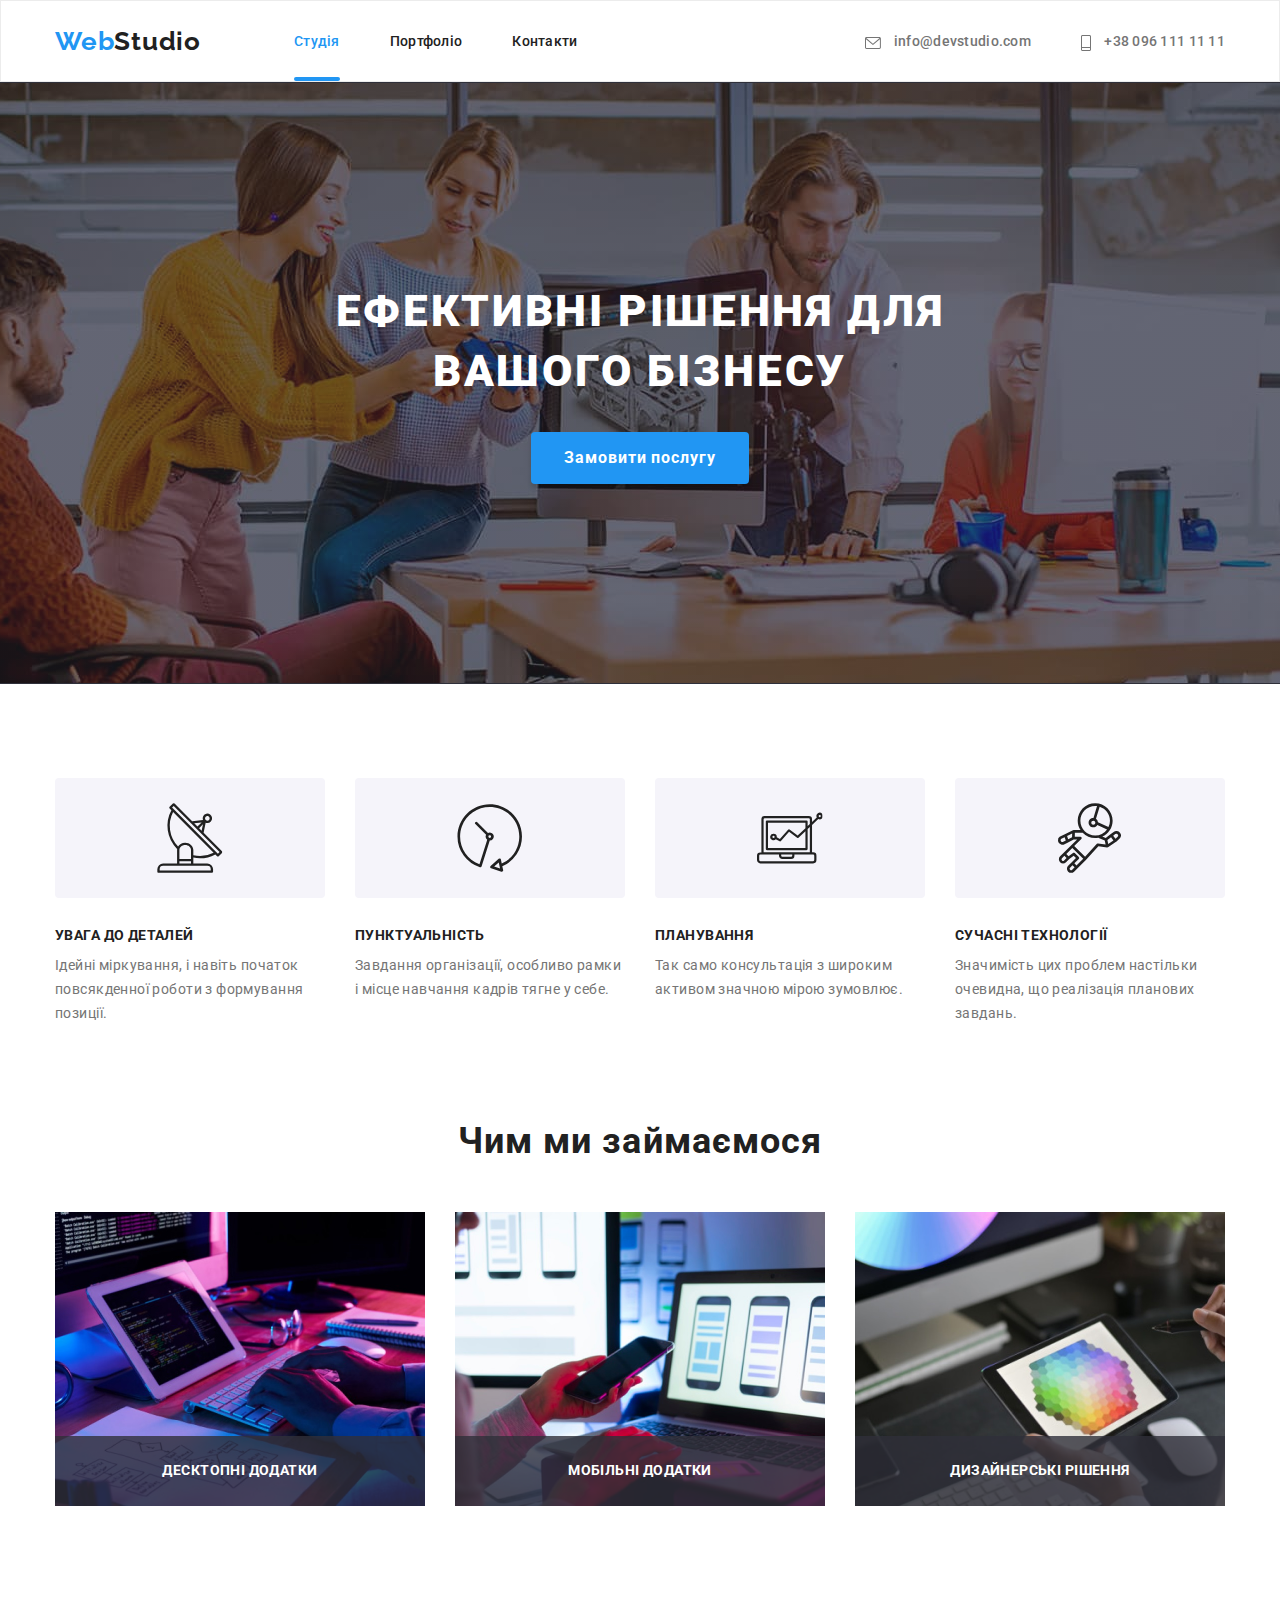
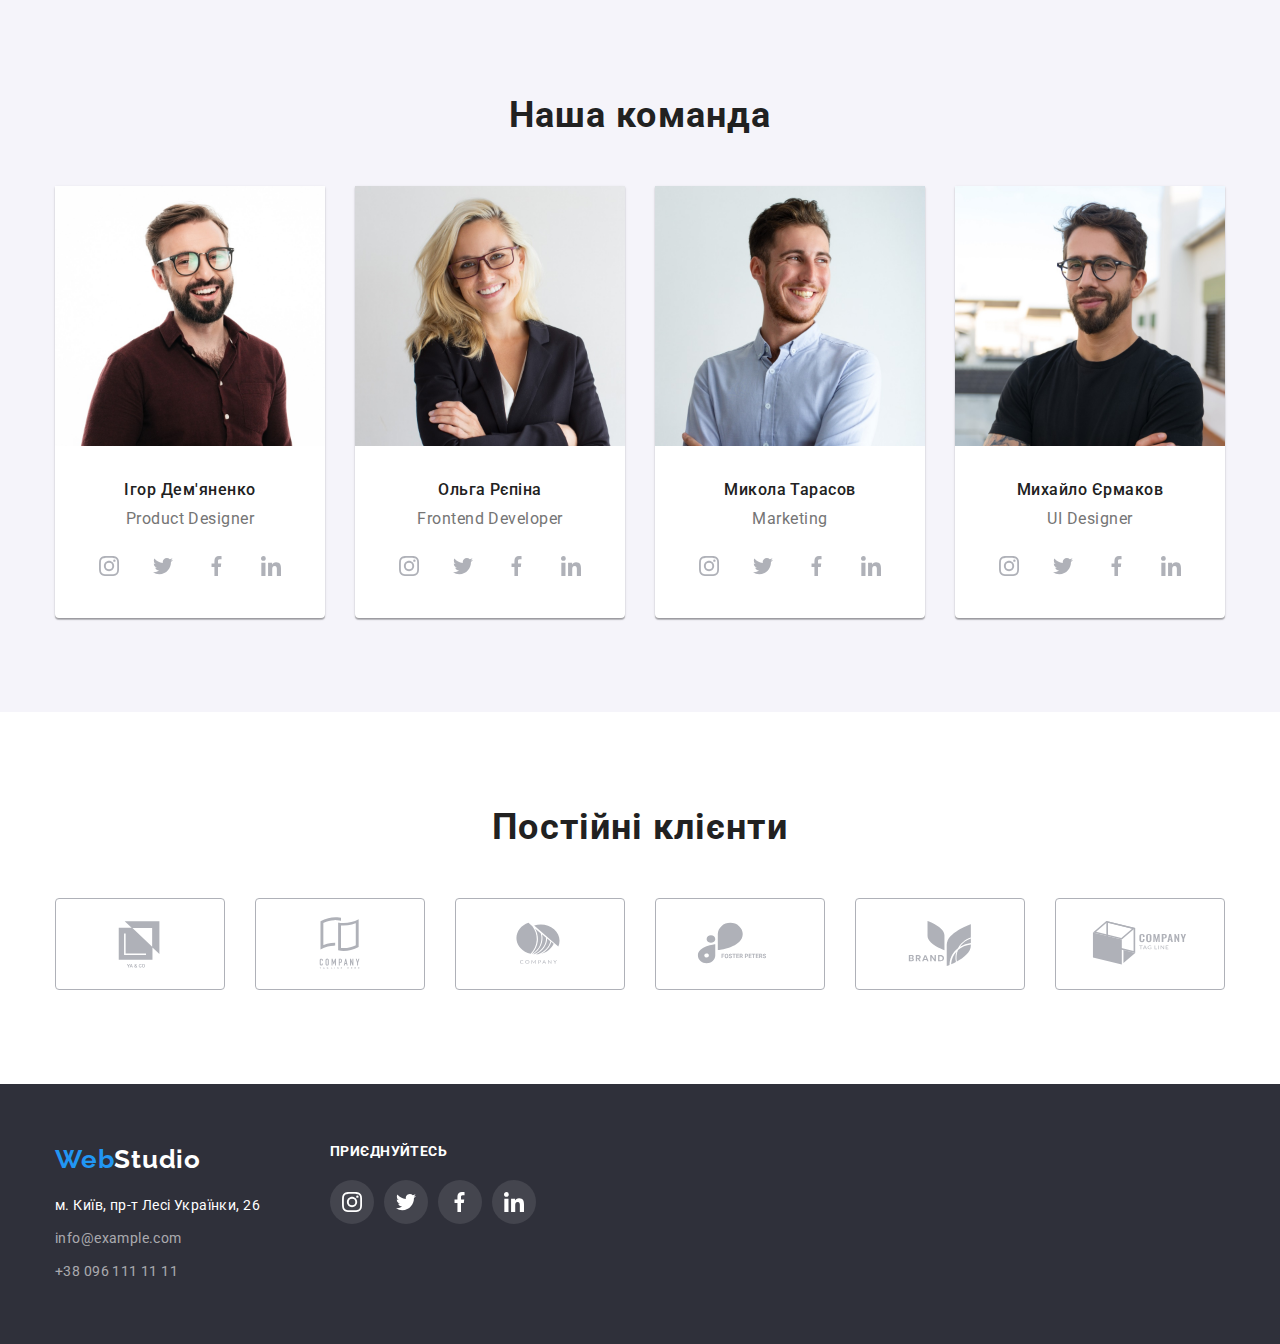
==== commit 64dc77e5: "changed sprite" ====
--- a/index.html
+++ b/index.html
@@ -34,7 +34,7 @@
           <li class="contact-list-item">
             <a href="mailto:info@devstudio.com" class="link main-contact">
               <svg width="16" height="12" class="icon-contact">
-                <use href="images/icons.svg#icon-envelope-top"></use>
+                <use href="./images/icons.svg#icon-envelope-top"></use>
               </svg> info@devstudio.com </a>
           </li>
 
@@ -42,7 +42,7 @@
           <li class="contact-list-item">
             <a href="tel:+380961111111" class="link main-contact">
               <svg width="10" height="16" class="icon-contact">
-                <use href="images/icons.svg#icon-phone-top">
+                <use href="./images/icons.svg#icon-phone-top">
               </svg> +38 096 111 11 11
             </a>
           </li>
@@ -67,7 +67,7 @@
           <li class="item icon-attention">
             <div class="item-icon-container">
               <svg class="item-icon" width="70" , height="70">
-                <use href="/images/icons.svg#icon-attention"></use>
+                <use href="./images/icons.svg#icon-attention"></use>
               </svg>
             </div>
             <h3 class="item-title">Увага до деталей</h3>
--- a/css/styles.css
+++ b/css/styles.css
@@ -92,7 +92,6 @@
 
 .main-menu-item {
   margin-right: 50px;
-
 }
 
 .main-menu-item:last-child {
@@ -113,7 +112,7 @@
 }
 
 .menu-item.current::after {
-  content: "";
+  content: '';
   display: block;
   position: absolute;
   bottom: -32px;
@@ -124,14 +123,12 @@
   background-color: var(--accent-color);
 }
 
-
-
 .contact-list {
   display: flex;
   margin-left: auto;
 }
 
-.contact-list-item+.contact-list-item {
+.contact-list-item + .contact-list-item {
   margin-left: 50px;
 }
 
@@ -159,9 +156,7 @@
   color: var(--accent-color);
 }
 
-
 .icon-contact {
-
   vertical-align: middle;
   fill: currentColor;
   margin-right: 10px;
@@ -174,7 +169,6 @@
   text-align: center;
 }
 
-
 /* Main*/
 
 .main-section {
@@ -182,7 +176,8 @@
   text-align: center;
   align-items: center;
   padding: 200px 0;
-  background-image: linear-gradient(to right, rgba(47, 48, 58, 0.4), rgba(47, 48, 58, 0.4)), url(../images/hero-image.jpg);
+  background-image: linear-gradient(to right, rgba(47, 48, 58, 0.4), rgba(47, 48, 58, 0.4)),
+    url(../images/hero-image.jpg);
   background-repeat: no-repeat;
   background-position: center;
 }
@@ -329,7 +324,6 @@
   text-align: center;
   letter-spacing: 0.03em;
   width: 100%;
-     
 }
 
 /*Team*/
@@ -384,7 +378,6 @@
   margin-top: 16px;
 }
 
-
 .team-social-link {
   display: flex;
   justify-content: center;
@@ -392,11 +385,10 @@
   width: 44px;
   height: 44px;
   border-radius: 50%;
-  color: #AFB1B8;
+  color: #afb1b8;
   transition: color 250ms cubic-bezier(0.4, 0, 0.2, 1),
     background-color 250ms cubic-bezier(0.4, 0, 0.2, 1);
 }
-
 
 .team-social-link:hover,
 .team-social-link:focus {
@@ -430,28 +422,23 @@
   fill: currentColor;
 }
 
-
 .client-list-link {
   width: 170px;
   height: 92px;
-  border: 1px solid #AFB1B8;
+  border: 1px solid #afb1b8;
   border-radius: 4px;
   display: flex;
   justify-content: center;
   align-items: center;
-  color: #AFB1B8;
+  color: #afb1b8;
   transition: color 250ms cubic-bezier(0.4, 0, 0.2, 1),
-        border-color 250ms cubic-bezier(0.4, 0, 0.2, 1);
-
-}
-
+    border-color 250ms cubic-bezier(0.4, 0, 0.2, 1);
+}
 
 .client-icon:hover,
 .client-icon-focus {
   fill: var(--active-color);
-
-}
-
+}
 
 .client-list-link:hover,
 .client-list-link:focus {
@@ -489,7 +476,7 @@
 }
 
 .footer-address {
-    transition: color 250ms cubic-bezier(0.4, 0, 0.2, 1);
+  transition: color 250ms cubic-bezier(0.4, 0, 0.2, 1);
 }
 
 .footer-contact {
@@ -524,10 +511,6 @@
   letter-spacing: 0.03em;
   text-transform: uppercase;
   margin-bottom: 20px;
-
-
-
-
 }
 
 .footer-social {
@@ -535,11 +518,9 @@
   justify-content: center;
 }
 
-
-.footer-social-item+.footer-social-item {
+.footer-social-item + .footer-social-item {
   margin-left: 10px;
 }
-
 
 .footer-social-link {
   display: flex;
@@ -552,7 +533,6 @@
   background-color: rgba(255, 255, 255, 0.1);
   transition: background-color 250ms cubic-bezier(0.4, 0, 0.2, 1);
 }
-
 
 .footer-icon {
   height: 20px;
@@ -601,8 +581,8 @@
   cursor: pointer;
   letter-spacing: 0.03em;
   transition: color 250ms cubic-bezier(0.4, 0, 0.2, 1),
-          background-color 250ms cubic-bezier(0.4, 0, 0.2, 1),
-          box-shadow 250ms cubic-bezier(0.4, 0, 0.2, 1);
+    background-color 250ms cubic-bezier(0.4, 0, 0.2, 1),
+    box-shadow 250ms cubic-bezier(0.4, 0, 0.2, 1);
 }
 
 .button:last-child {
@@ -613,9 +593,9 @@
 .button:hover {
   background-color: var(--accent-color);
   color: var(--accent-text-color);
-  box-shadow: 0px 3px 1px rgba(0, 0, 0, 0.1), 0px 1px 2px rgba(0, 0, 0, 0.08), 0px 2px 2px rgba(0, 0, 0, 0.12);
-}
-
+  box-shadow: 0px 3px 1px rgba(0, 0, 0, 0.1), 0px 1px 2px rgba(0, 0, 0, 0.08),
+    0px 2px 2px rgba(0, 0, 0, 0.12);
+}
 
 /*Cards*/
 .description {
@@ -635,7 +615,6 @@
 .portfolio-card {
   width: 370px;
   height: 405px;
-
 }
 
 .portfolio-overlay {
@@ -675,7 +654,8 @@
 
 .work-card:focus,
 .work-card:hover {
-  box-shadow: 0px 3px 1px rgba(0, 0, 0, 0.1), 0px 1px 2px rgba(0, 0, 0, 0.08), 0px 2px 2px rgba(0, 0, 0, 0.12);
+  box-shadow: 0px 3px 1px rgba(0, 0, 0, 0.1), 0px 1px 2px rgba(0, 0, 0, 0.08),
+    0px 2px 2px rgba(0, 0, 0, 0.12);
 }
 
 .portfolio-subtitle {
@@ -697,7 +677,6 @@
   margin-bottom: 0;
   display: inline-block;
 }
-
 
 img {
   max-width: 100%;
@@ -717,7 +696,7 @@
 }
 
 .backdrop.is-hidden {
-  opacity:0;
+  opacity: 0;
   pointer-events: none;
 }
 
@@ -729,11 +708,11 @@
   min-height: 581px;
   min-width: 528px;
   background-color: var(--bg-color);
-  box-shadow: 0px 1px 3px rgba(0, 0, 0, 0.12), 0px 1px 1px rgba(0, 0, 0, 0.14), 0px 2px 1px rgba(0, 0, 0, 0.2);
+  box-shadow: 0px 1px 3px rgba(0, 0, 0, 0.12), 0px 1px 1px rgba(0, 0, 0, 0.14),
+    0px 2px 1px rgba(0, 0, 0, 0.2);
   border-radius: 4px;
   transition: transform 250ms cubic-bezier(0.4, 0, 0.2, 1),
-      height 250ms cubic-bezier(0.4, 0, 0.2, 1),
-      visibility 250ms cubic-bezier(0.4, 0, 0.2, 1);
+    height 250ms cubic-bezier(0.4, 0, 0.2, 1), visibility 250ms cubic-bezier(0.4, 0, 0.2, 1);
 }
 .modal-close {
   position: absolute;
@@ -745,18 +724,20 @@
   border: 1px solid rgba(0, 0, 0, 0.1);
   background-color: var(--bg-color);
   transition: background-color 250ms cubic-bezier(0.4, 0, 0.2, 1),
-        color 250ms cubic-bezier(0.4, 0, 0.2, 1);
-    }
+    color 250ms cubic-bezier(0.4, 0, 0.2, 1);
+}
 
 .modal-close:hover,
 .modal-close:focus {
   background-color: var(--active-color);
   color: var(--accent-text-color);
 }
-  
+
 .modal-icon {
-  width: 18px;
-  height: 18px;
-  align-items: center;
-    }
-
+  width: 11px;
+  height: 11px;
+  left: 50%;
+  right: 50%;
+  top: 50%;
+  bottom: 50%;
+}
